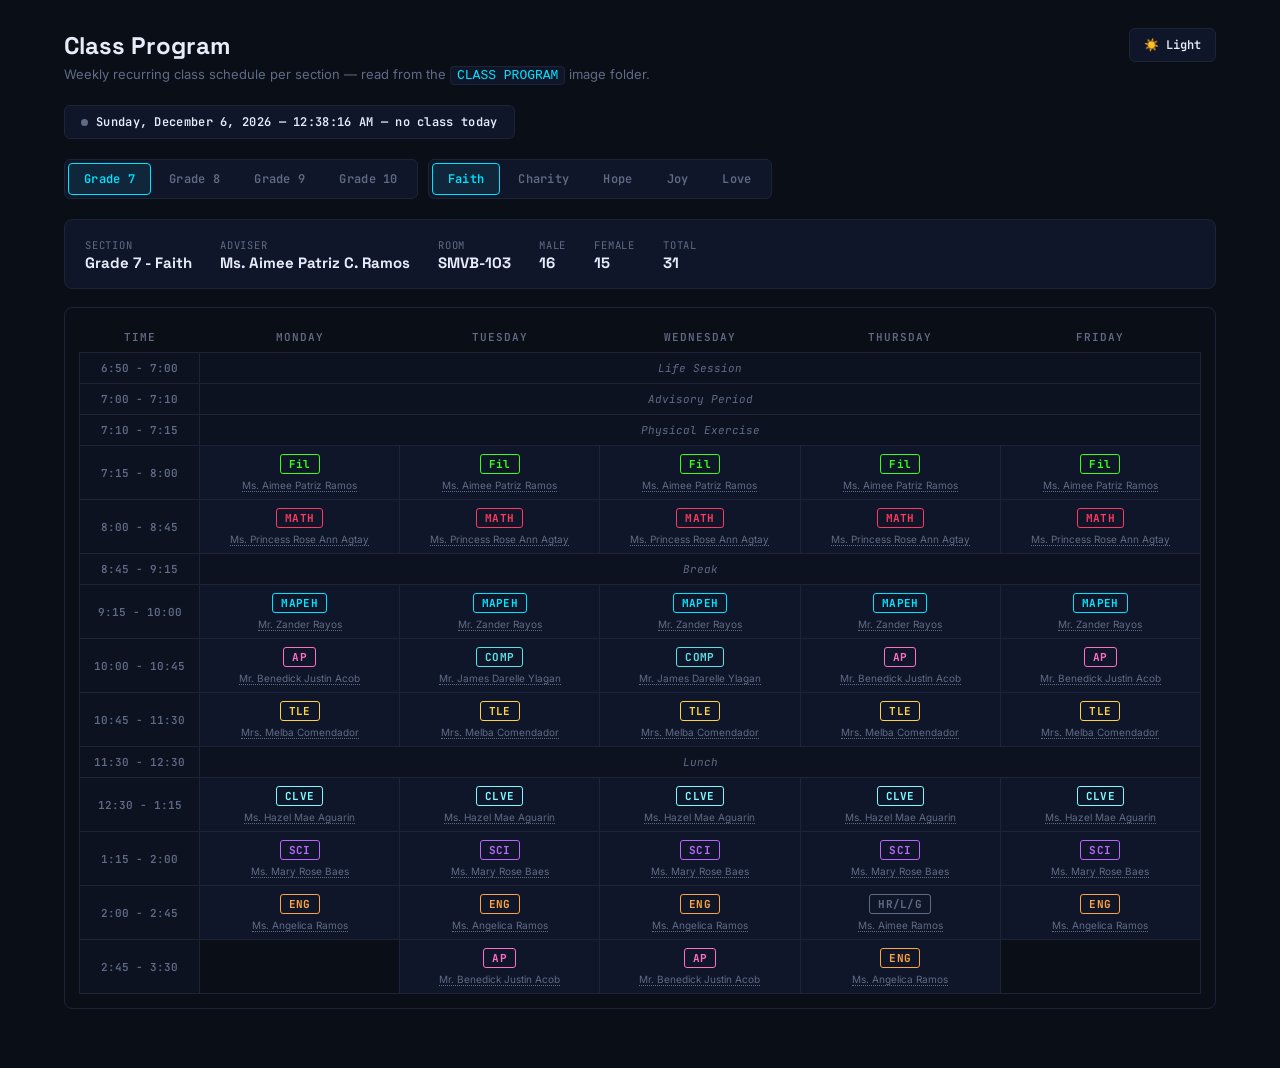
==== class-program.html @ e1973999 "Auto-update via Claude Code" ====
<!DOCTYPE html>
<html lang="en">
<head>
<meta charset="UTF-8">
<title>Class Program — Weekly Section Schedules</title>
<link rel="preconnect" href="https://fonts.googleapis.com">
<link href="https://fonts.googleapis.com/css2?family=Space+Grotesk:wght@500;600;700&family=Inter:wght@400;500;600;700&family=JetBrains+Mono:wght@400;500;600;700&display=swap" rel="stylesheet">
<link rel="stylesheet" href="css/class-program.css">
<script>(function(){var s=localStorage.getItem('ace-schedule-theme');var f;try{f=window.self!==window.top;}catch(e){f=true;}document.documentElement.setAttribute('data-theme',(s==='light'||s==='dark')?s:(f?'light':'dark'));})();</script>
</head>
<body>

<div class="wrap">
  <div class="pagehead">
    <div class="pagehead-top">
      <h1>Class Program</h1>
      <button id="themeToggle" class="theme-toggle"></button>
    </div>
    <p class="sub">Weekly recurring class schedule per section — read from the <code>CLASS PROGRAM</code> image folder.</p>
    <div id="nowClock" class="now-clock"></div>
  </div>

  <div class="controls">
    <div class="seg" id="gradeSeg"></div>
    <div class="seg" id="sectionSeg"></div>
  </div>

  <div id="sectionInfo" class="section-info"></div>
  <div class="table-wrap">
    <div id="scheduleTable"></div>
  </div>
</div>

<script src="js/theme.js"></script>
<script src="js/class-program-data.js"></script>
<script src="js/course-links.js"></script>
<script src="js/class-program.js"></script>
</body>
</html>
---- css/class-program.css ----
/* ============ Ops Dashboard theme ============
   Dark/monospace, built around this page's live "current period" tracking —
   see js/class-program.js's nowState()/isPeriodNow(). The LIVE badge on
   .current cells is the functional payoff of the dark styling, not just
   decoration on top of it. Dark is the default (js/theme.js applies
   data-theme="dark" on first load); light is opt-in via the toggle button
   and remembered in localStorage. Neon accents don't have enough contrast
   on white, so subject/grade chip colors are swapped separately in JS
   (class-program.js's SUBJECT_COLOR_DARK/LIGHT) based on getTheme() —
   this file only owns the page chrome's own colors. */
:root, :root[data-theme="dark"]{
  --bg:#0A0E17;
  --panel:#10162a;
  --panel-alt:#0d1220;
  --line:#1c2436;
  --ink:#E6ECFA;
  --muted:#5f6b85;
  --cyan:#00E5FF;
  --live:#39FF14;
}
:root[data-theme="light"]{
  --bg:#F4F6FB;
  --panel:#FFFFFF;
  --panel-alt:#EDF1F8;
  --line:#D7DEEA;
  --ink:#0B1220;
  --muted:#6B7590;
  --cyan:#0284C7;
  --live:#16A34A;
}
*{box-sizing:border-box;}
body{
  margin:0;
  font-family:'JetBrains Mono',monospace;
  background:var(--bg);
  color:var(--ink);
  min-height:100vh;
}
.wrap{
  max-width:1200px;
  margin:0 auto;
  padding:28px 24px 60px;
}
.pagehead-top{
  display:flex;
  align-items:center;
  justify-content:space-between;
  gap:16px;
}
.pagehead h1{
  font-family:'Space Grotesk',sans-serif;
  font-size:24px;
  font-weight:700;
  margin:0 0 4px;
  color:var(--ink);
}
.theme-toggle{
  font-family:'JetBrains Mono',monospace;
  font-size:12px;
  font-weight:600;
  color:var(--ink);
  background:var(--panel);
  border:1px solid var(--line);
  border-radius:6px;
  padding:8px 14px;
  cursor:pointer;
  white-space:nowrap;
  margin-bottom:4px;
  transition:border-color .15s ease;
}
.theme-toggle:hover{
  border-color:var(--cyan);
}
.pagehead .sub{
  margin:0 0 22px;
  color:var(--muted);
  font-size:13px;
  font-family:'Inter',sans-serif;
}
.pagehead .sub code{
  background:var(--panel);
  border:1px solid var(--line);
  border-radius:4px;
  padding:1px 6px;
  color:var(--cyan);
}
.now-clock{
  display:inline-flex;
  align-items:center;
  gap:8px;
  background:var(--panel);
  border:1px solid var(--line);
  border-radius:6px;
  padding:8px 16px;
  margin-bottom:20px;
  font-size:12px;
  font-weight:600;
  letter-spacing:.3px;
  color:var(--ink);
}
.now-clock .dot{
  width:7px;
  height:7px;
  border-radius:50%;
  background:var(--cyan);
  box-shadow:0 0 6px var(--cyan);
}
.now-clock.no-school .dot{
  background:var(--muted);
  box-shadow:none;
}

.controls{
  display:flex;
  flex-wrap:wrap;
  gap:10px;
  align-items:center;
  margin-bottom:20px;
}
.seg{
  display:inline-flex;
  flex-wrap:wrap;
  background:var(--panel);
  border:1px solid var(--line);
  border-radius:6px;
  padding:3px;
  gap:2px;
}
.seg button{
  border:1px solid transparent;
  background:transparent;
  padding:7px 15px;
  font-family:'JetBrains Mono',monospace;
  font-weight:600;
  font-size:12px;
  letter-spacing:.3px;
  color:var(--muted);
  border-radius:4px;
  cursor:pointer;
  transition:all .15s ease;
}
.seg button.active{
  background:rgba(0,229,255,.08);
  border-color:var(--cyan);
  color:var(--cyan);
}
.seg button:hover:not(.active){
  color:var(--ink);
}

.section-info{
  display:flex;
  flex-wrap:wrap;
  gap:10px 28px;
  background:var(--panel);
  border:1px solid var(--line);
  border-radius:8px;
  padding:16px 20px;
  margin-bottom:18px;
  font-size:13px;
}
.section-info .item b{
  display:block;
  font-family:'Space Grotesk',sans-serif;
  font-size:15px;
  color:var(--ink);
}
.section-info .item span{
  color:var(--muted);
  font-size:10.5px;
  text-transform:uppercase;
  letter-spacing:.8px;
}

.table-wrap{
  overflow-x:auto;
  background:var(--bg);
  border:1px solid var(--line);
  border-radius:8px;
  padding:14px;
}
table{
  border-collapse:collapse;
  width:100%;
  min-width:900px;
  font-size:13px;
}
thead th{
  background:transparent;
  color:var(--muted);
  font-family:'JetBrains Mono',monospace;
  font-weight:600;
  font-size:11px;
  letter-spacing:1px;
  padding:8px 6px;
  text-align:center;
  border-bottom:1px solid var(--line);
}
tbody td{
  border:1px solid var(--line);
  padding:8px 6px;
  vertical-align:middle;
  text-align:center;
}
td.time-col{
  font-weight:600;
  font-size:11px;
  color:var(--muted);
  background:var(--panel-alt);
  white-space:nowrap;
  width:120px;
}
tr.break-row td:not(.time-col){
  background:var(--panel-alt);
  color:var(--muted);
  font-style:italic;
  font-size:11px;
}
tr.break-row.current-row td:not(.time-col){
  background:rgba(57,255,20,.06);
  color:var(--live);
}
td.current, tr.current-row td.time-col{
  position:relative;
  background:rgba(57,255,20,.05) !important;
  box-shadow:inset 0 0 0 1px var(--live);
}
td.current::before, tr.current-row td.time-col::before{
  content:"● LIVE";
  position:absolute;
  top:2px;
  right:4px;
  font-size:8px;
  font-weight:700;
  letter-spacing:.5px;
  color:var(--live);
  animation:pulseLive 1.4s infinite;
}
tr.current-row td.time-col::before{ left:4px; right:auto; }
@keyframes pulseLive{ 0%,100%{opacity:1;} 50%{opacity:.35;} }

/* The one cell a deep link from index.html or teacher-schedule.html points
   at (see js/class-program.js's applyDeepLink()/deepLinkCell) — a bold
   pulsing cyan outline so "you clicked this exact period" reads clearly. */
td.class-cell.deep-link-cell{
  position:relative;
  outline:3px solid var(--cyan);
  outline-offset:3px;
  animation:pulseDeepLink 1.6s ease-in-out 3;
}
@keyframes pulseDeepLink{
  0%,100%{outline-color:var(--cyan);}
  50%{outline-color:transparent;}
}

td.class-cell .subject{
  display:inline-block;
  font-weight:700;
  font-size:11px;
  letter-spacing:.3px;
  padding:2px 8px;
  border-radius:3px;
  border:1px solid currentColor;
}
td.class-cell .subject a{
  color:inherit;
  text-decoration:none;
}
td.class-cell .subject a:hover{
  text-decoration:underline;
}
td.class-cell .teacher{
  display:block;
  font-family:'Inter',sans-serif;
  font-size:10px;
  color:var(--muted);
  margin-top:5px;
}
td.class-cell .teacher a{
  color:inherit;
  text-decoration:none;
  border-bottom:1px dotted var(--muted);
}
td.class-cell .teacher a:hover{
  color:var(--ink);
  border-bottom-color:var(--ink);
}
td.class-cell{
  background:var(--panel);
}
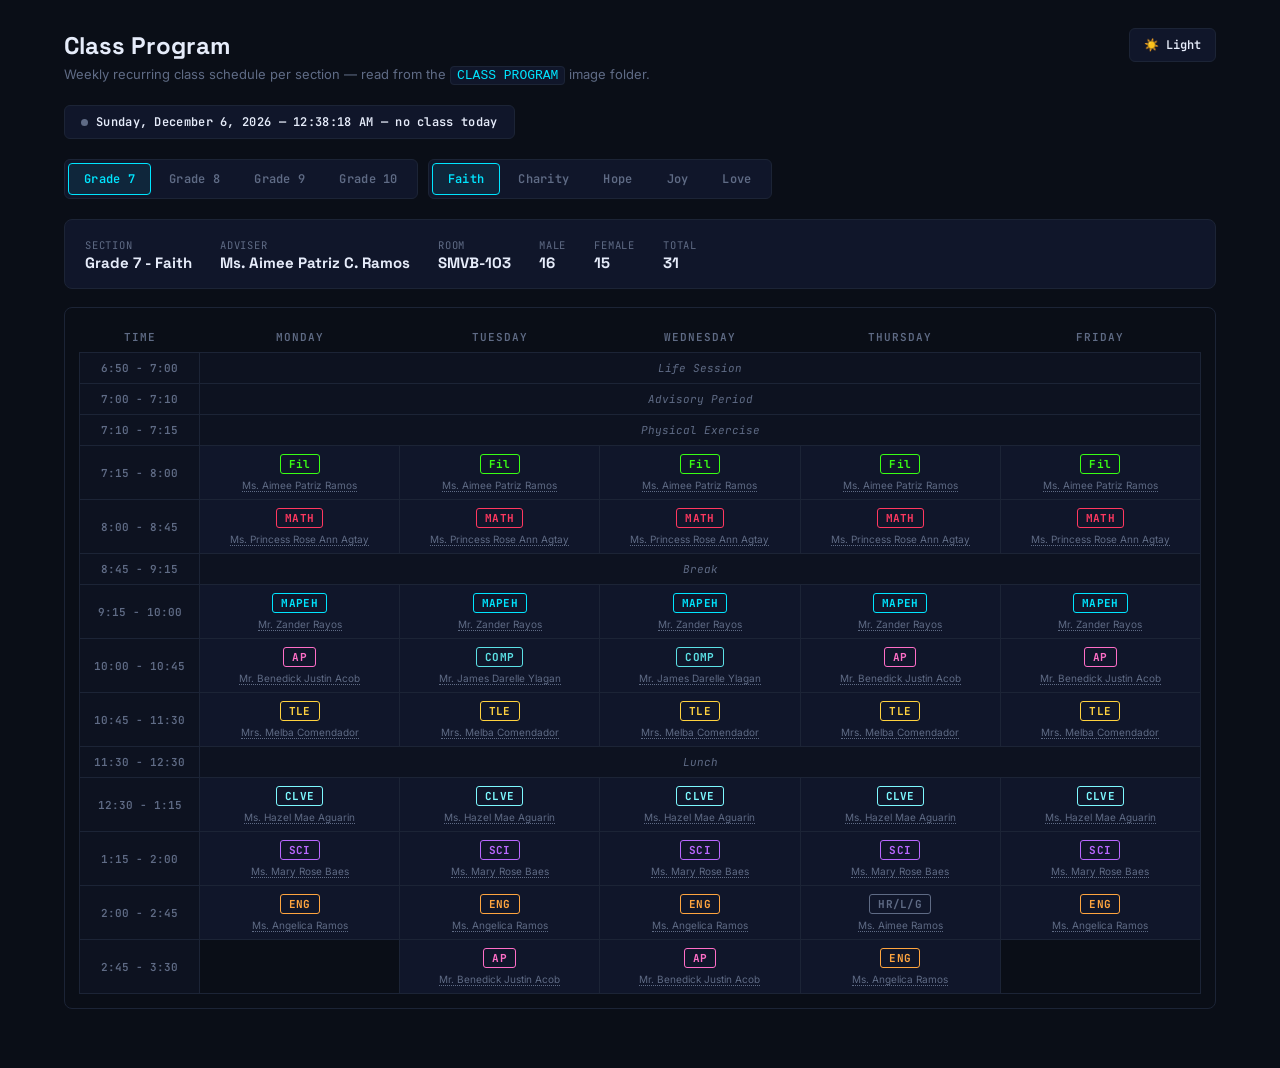
==== commit 0df29c35: "Auto-update via Claude Code" ====
--- a/class-program.html
+++ b/class-program.html
@@ -6,7 +6,7 @@
 <link rel="preconnect" href="https://fonts.googleapis.com">
 <link href="https://fonts.googleapis.com/css2?family=Space+Grotesk:wght@500;600;700&family=Inter:wght@400;500;600;700&family=JetBrains+Mono:wght@400;500;600;700&display=swap" rel="stylesheet">
 <link rel="stylesheet" href="css/class-program.css">
-<script>(function(){var s=localStorage.getItem('ace-schedule-theme');var f;try{f=window.self!==window.top;}catch(e){f=true;}document.documentElement.setAttribute('data-theme',(s==='light'||s==='dark')?s:(f?'light':'dark'));})();</script>
+<script>(function(){var s=localStorage.getItem('ace-schedule-theme');var f;try{f=window.self!==window.top;}catch(e){f=true;}document.documentElement.setAttribute('data-theme',(s==='light'||s==='dark')?s:(f?'light':'dark'));if(f)document.documentElement.setAttribute('data-embedded','true');})();</script>
 </head>
 <body>
 
--- a/css/class-program.css
+++ b/css/class-program.css
@@ -47,6 +47,13 @@
   justify-content:space-between;
   gap:16px;
 }
+/* Embedded in a Moodle iframe (see js/theme.js's inIframe() and the
+   pre-paint <head> script that sets this attribute): the page's own
+   title + theme toggle are redundant next to the LMS's own heading and
+   chrome, so hide them — the subtitle/clock below still shows. */
+:root[data-embedded="true"] .pagehead-top{
+  display:none;
+}
 .pagehead h1{
   font-family:'Space Grotesk',sans-serif;
   font-size:24px;
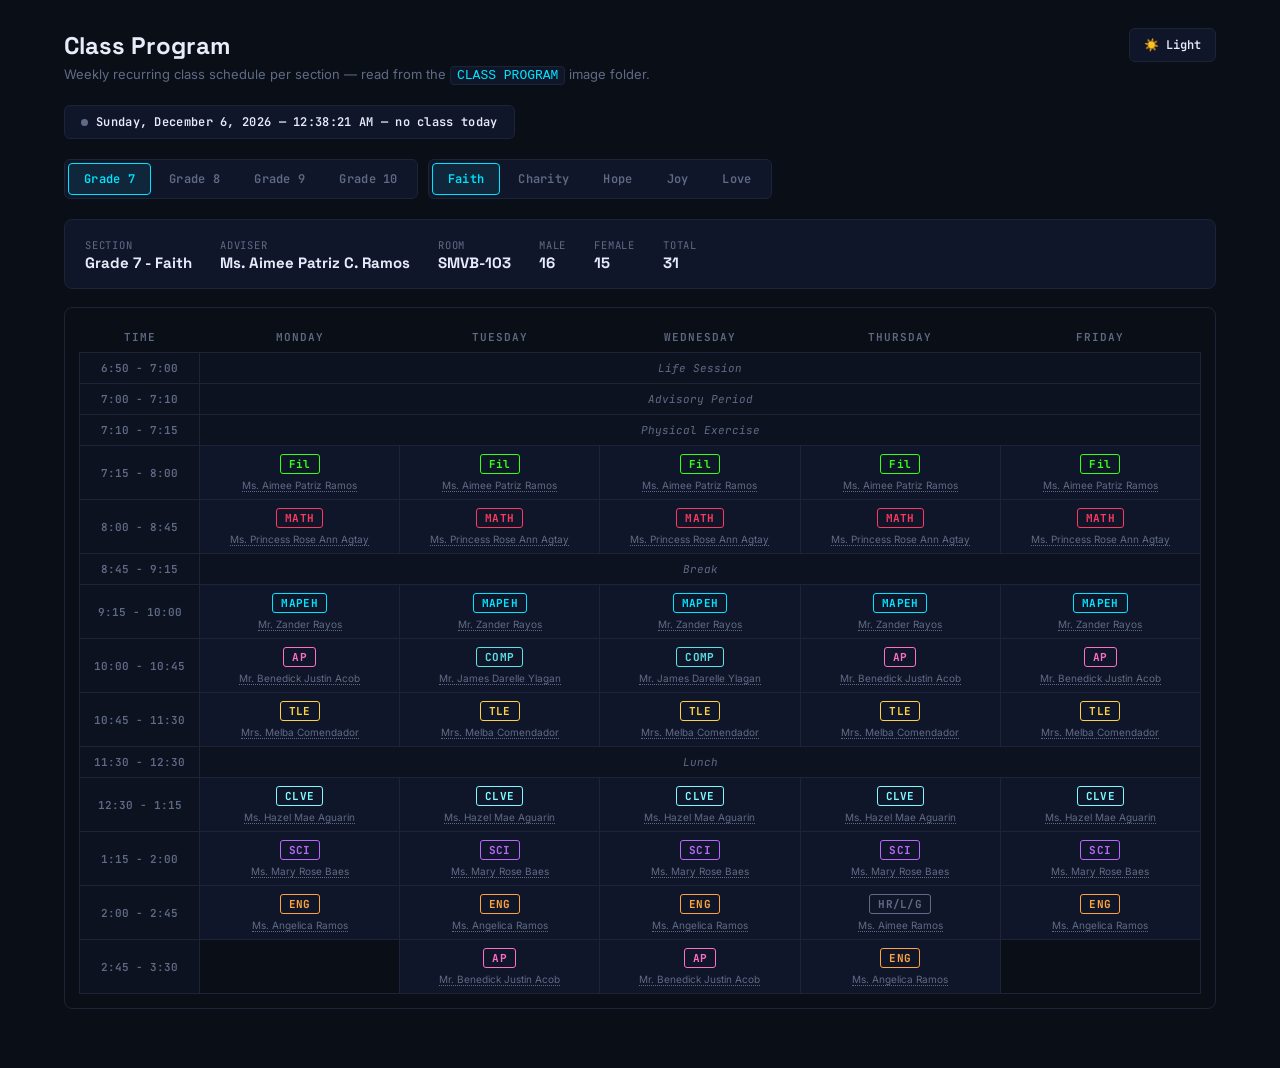
==== commit 3a2788e5: "Auto-update via Claude Code" ====
--- a/class-program.html
+++ b/class-program.html
@@ -5,7 +5,7 @@
 <title>Class Program — Weekly Section Schedules</title>
 <link rel="preconnect" href="https://fonts.googleapis.com">
 <link href="https://fonts.googleapis.com/css2?family=Space+Grotesk:wght@500;600;700&family=Inter:wght@400;500;600;700&family=JetBrains+Mono:wght@400;500;600;700&display=swap" rel="stylesheet">
-<link rel="stylesheet" href="css/class-program.css">
+<link rel="stylesheet" href="css/class-program.css?v=2">
 <script>(function(){var s=localStorage.getItem('ace-schedule-theme');var f;try{f=window.self!==window.top;}catch(e){f=true;}document.documentElement.setAttribute('data-theme',(s==='light'||s==='dark')?s:(f?'light':'dark'));if(f)document.documentElement.setAttribute('data-embedded','true');})();</script>
 </head>
 <body>
@@ -31,9 +31,9 @@
   </div>
 </div>
 
-<script src="js/theme.js"></script>
-<script src="js/class-program-data.js"></script>
-<script src="js/course-links.js"></script>
-<script src="js/class-program.js"></script>
+<script src="js/theme.js?v=2"></script>
+<script src="js/class-program-data.js?v=2"></script>
+<script src="js/course-links.js?v=2"></script>
+<script src="js/class-program.js?v=2"></script>
 </body>
 </html>
--- a/css/class-program.css
+++ b/css/class-program.css
@@ -49,9 +49,11 @@
 }
 /* Embedded in a Moodle iframe (see js/theme.js's inIframe() and the
    pre-paint <head> script that sets this attribute): the page's own
-   title + theme toggle are redundant next to the LMS's own heading and
-   chrome, so hide them — the subtitle/clock below still shows. */
-:root[data-embedded="true"] .pagehead-top{
+   title + theme toggle + description text are redundant next to the
+   LMS's own heading and chrome, so hide them — the live clock below
+   still shows. */
+:root[data-embedded="true"] .pagehead-top,
+:root[data-embedded="true"] .pagehead .sub{
   display:none;
 }
 .pagehead h1{
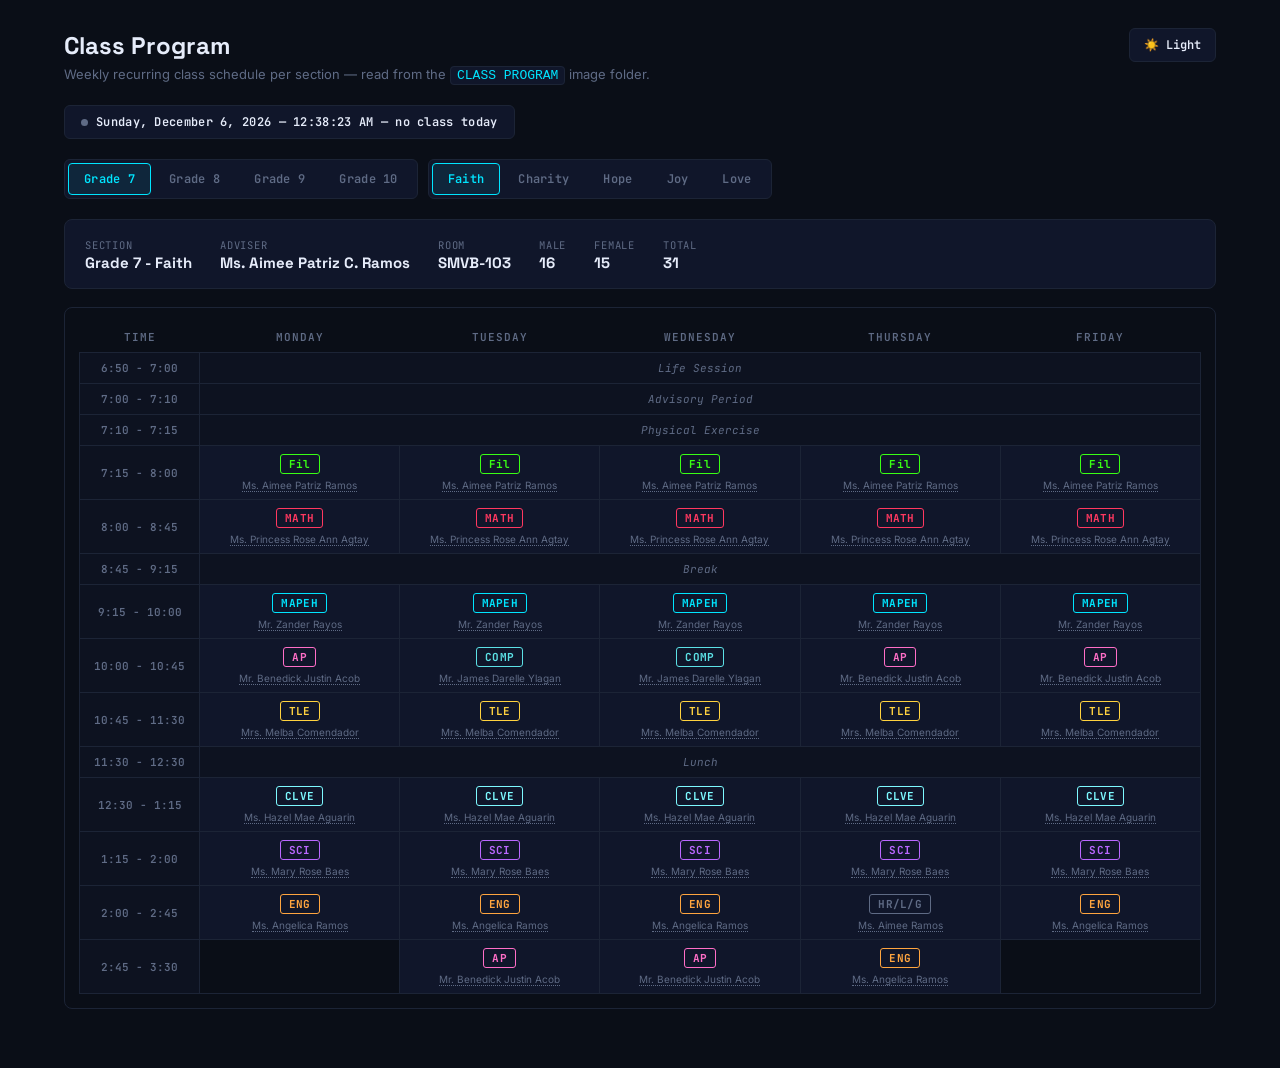
==== commit a28974a7: "Auto-update via Claude Code" ====
--- a/class-program.html
+++ b/class-program.html
@@ -5,7 +5,7 @@
 <title>Class Program — Weekly Section Schedules</title>
 <link rel="preconnect" href="https://fonts.googleapis.com">
 <link href="https://fonts.googleapis.com/css2?family=Space+Grotesk:wght@500;600;700&family=Inter:wght@400;500;600;700&family=JetBrains+Mono:wght@400;500;600;700&display=swap" rel="stylesheet">
-<link rel="stylesheet" href="css/class-program.css?v=2">
+<link rel="stylesheet" href="css/class-program.css?v=3">
 <script>(function(){var s=localStorage.getItem('ace-schedule-theme');var f;try{f=window.self!==window.top;}catch(e){f=true;}document.documentElement.setAttribute('data-theme',(s==='light'||s==='dark')?s:(f?'light':'dark'));if(f)document.documentElement.setAttribute('data-embedded','true');})();</script>
 </head>
 <body>
--- a/css/class-program.css
+++ b/css/class-program.css
@@ -1,6 +1,6 @@
 /* ============ Ops Dashboard theme ============
    Dark/monospace, built around this page's live "current period" tracking —
-   see js/class-program.js's nowState()/isPeriodNow(). The LIVE badge on
+   see js/class-program.js's nowState()/isPeriodNow(). The NOW badge on
    .current cells is the functional payoff of the dark styling, not just
    decoration on top of it. Dark is the default (js/theme.js applies
    data-theme="dark" on first load); light is opt-in via the toggle button
@@ -235,7 +235,7 @@
   box-shadow:inset 0 0 0 1px var(--live);
 }
 td.current::before, tr.current-row td.time-col::before{
-  content:"● LIVE";
+  content:"● NOW";
   position:absolute;
   top:2px;
   right:4px;
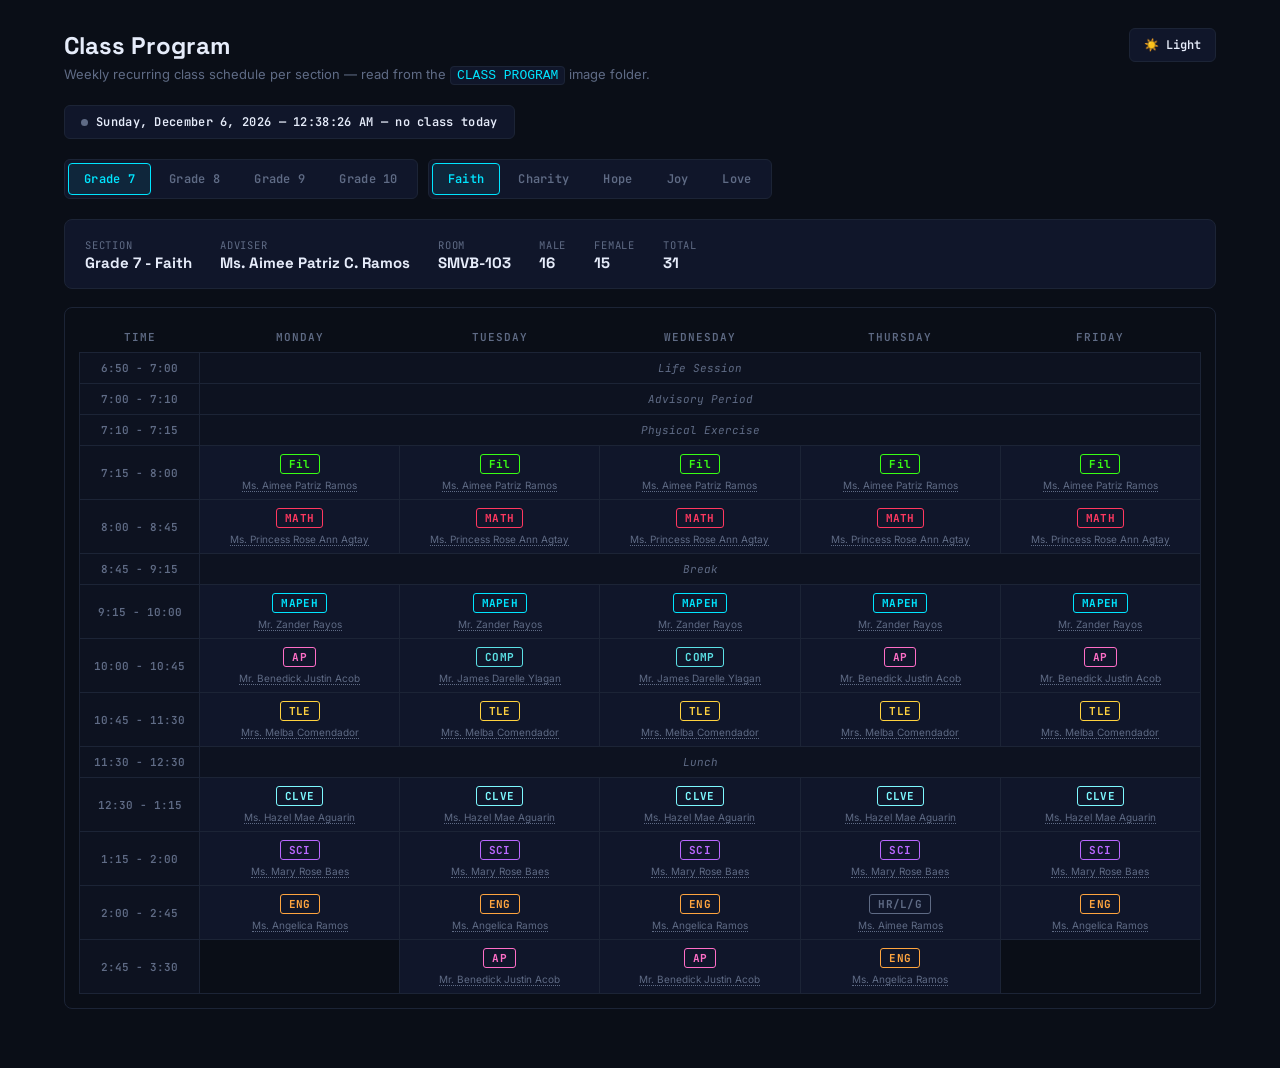
==== commit 461d0aeb: "Auto-update via Claude Code" ====
--- a/class-program.html
+++ b/class-program.html
@@ -5,7 +5,7 @@
 <title>Class Program — Weekly Section Schedules</title>
 <link rel="preconnect" href="https://fonts.googleapis.com">
 <link href="https://fonts.googleapis.com/css2?family=Space+Grotesk:wght@500;600;700&family=Inter:wght@400;500;600;700&family=JetBrains+Mono:wght@400;500;600;700&display=swap" rel="stylesheet">
-<link rel="stylesheet" href="css/class-program.css?v=3">
+<link rel="stylesheet" href="css/class-program.css?v=4">
 <script>(function(){var s=localStorage.getItem('ace-schedule-theme');var f;try{f=window.self!==window.top;}catch(e){f=true;}document.documentElement.setAttribute('data-theme',(s==='light'||s==='dark')?s:(f?'light':'dark'));if(f)document.documentElement.setAttribute('data-embedded','true');})();</script>
 </head>
 <body>
--- a/css/class-program.css
+++ b/css/class-program.css
@@ -229,12 +229,12 @@
   background:rgba(57,255,20,.06);
   color:var(--live);
 }
-td.current, tr.current-row td.time-col{
+td.current, tr.current-row td:not(.time-col){
   position:relative;
   background:rgba(57,255,20,.05) !important;
   box-shadow:inset 0 0 0 1px var(--live);
 }
-td.current::before, tr.current-row td.time-col::before{
+td.current::before, tr.current-row td:not(.time-col)::before{
   content:"● NOW";
   position:absolute;
   top:2px;
@@ -245,7 +245,6 @@
   color:var(--live);
   animation:pulseLive 1.4s infinite;
 }
-tr.current-row td.time-col::before{ left:4px; right:auto; }
 @keyframes pulseLive{ 0%,100%{opacity:1;} 50%{opacity:.35;} }
 
 /* The one cell a deep link from index.html or teacher-schedule.html points
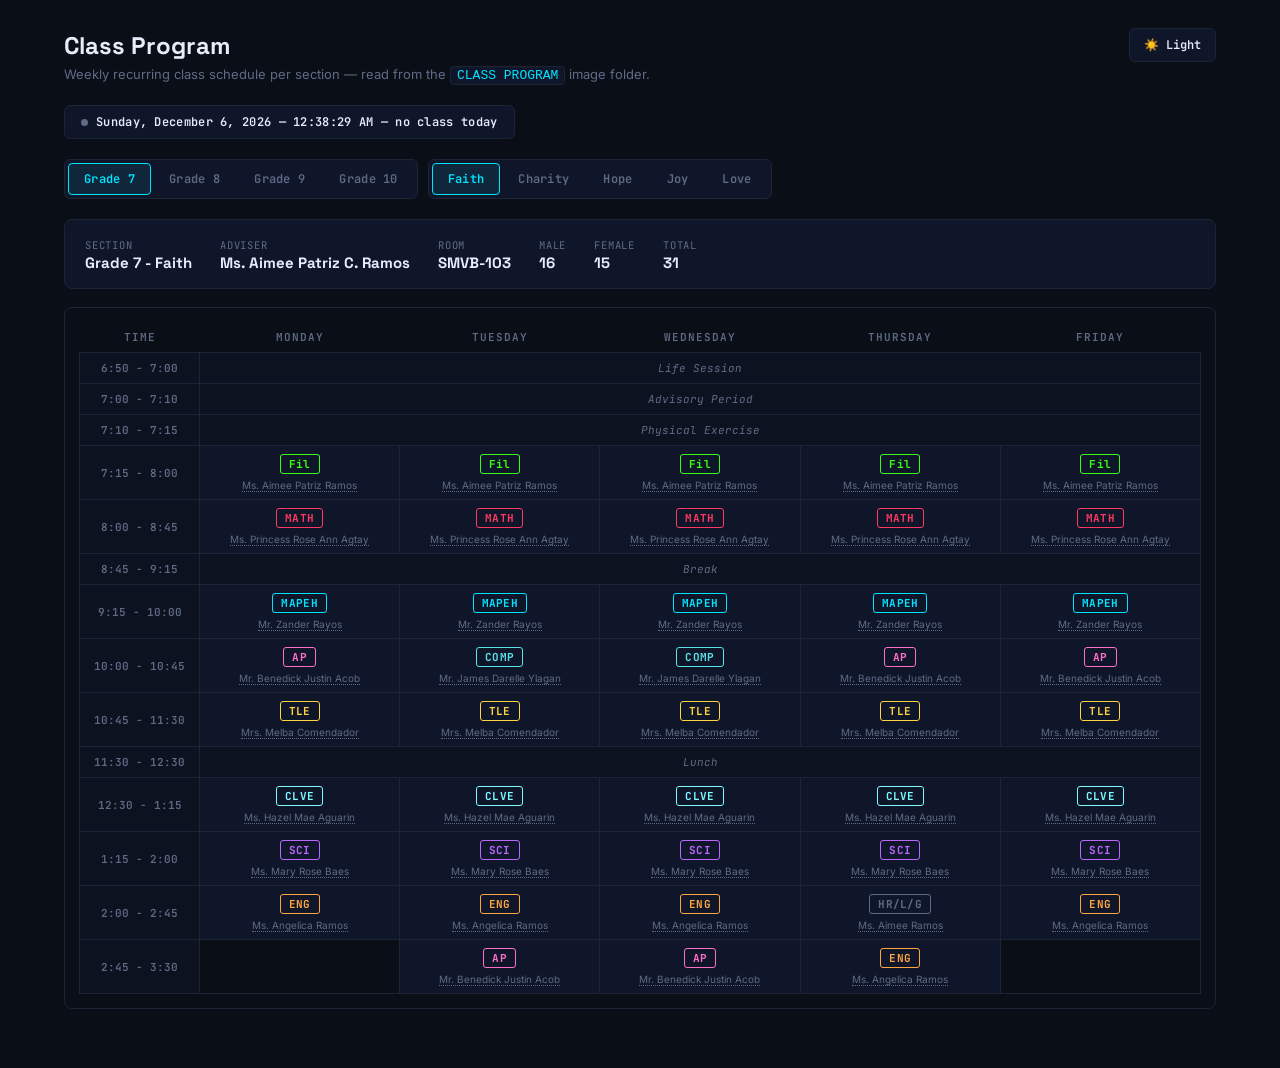
==== commit 25b49199: "Auto-update via Claude Code" ====
--- a/class-program.html
+++ b/class-program.html
@@ -26,6 +26,7 @@
   </div>
 
   <div id="sectionInfo" class="section-info"></div>
+  <div id="shortenedPanel"></div>
   <div class="table-wrap">
     <div id="scheduleTable"></div>
   </div>
@@ -33,7 +34,8 @@
 
 <script src="js/theme.js?v=2"></script>
 <script src="js/class-program-data.js?v=2"></script>
+<script src="js/shortened-schedule.js?v=1"></script>
 <script src="js/course-links.js?v=2"></script>
-<script src="js/class-program.js?v=2"></script>
+<script src="js/class-program.js?v=3"></script>
 </body>
 </html>
--- a/css/class-program.css
+++ b/css/class-program.css
@@ -17,6 +17,7 @@
   --muted:#5f6b85;
   --cyan:#00E5FF;
   --live:#39FF14;
+  --warn:#FFB020;
 }
 :root[data-theme="light"]{
   --bg:#F4F6FB;
@@ -27,6 +28,7 @@
   --muted:#6B7590;
   --cyan:#0284C7;
   --live:#16A34A;
+  --warn:#B45309;
 }
 *{box-sizing:border-box;}
 body{
@@ -180,6 +182,35 @@
   text-transform:uppercase;
   letter-spacing:.8px;
 }
+
+/* Shown by buildShortenedPanel() in class-program.js only when today's
+   real date is listed in SHORTENED_DATES (js/shortened-schedule.js) for
+   the grade being viewed — empty/hidden otherwise. */
+#shortenedPanel:empty{ display:none; }
+.shortened-banner{
+  display:flex;
+  align-items:center;
+  gap:10px;
+  background:rgba(255,176,32,.1);
+  border:1px solid var(--warn);
+  border-radius:8px;
+  padding:10px 14px;
+  margin-bottom:10px;
+  font-size:12.5px;
+  color:var(--ink);
+}
+.shortened-badge{
+  font-family:'JetBrains Mono',monospace;
+  font-size:10px;
+  font-weight:700;
+  letter-spacing:.5px;
+  color:#1a1200;
+  background:var(--warn);
+  padding:3px 9px;
+  border-radius:999px;
+  white-space:nowrap;
+}
+#shortenedPanel .table-wrap{ margin-bottom:18px; }
 
 .table-wrap{
   overflow-x:auto;
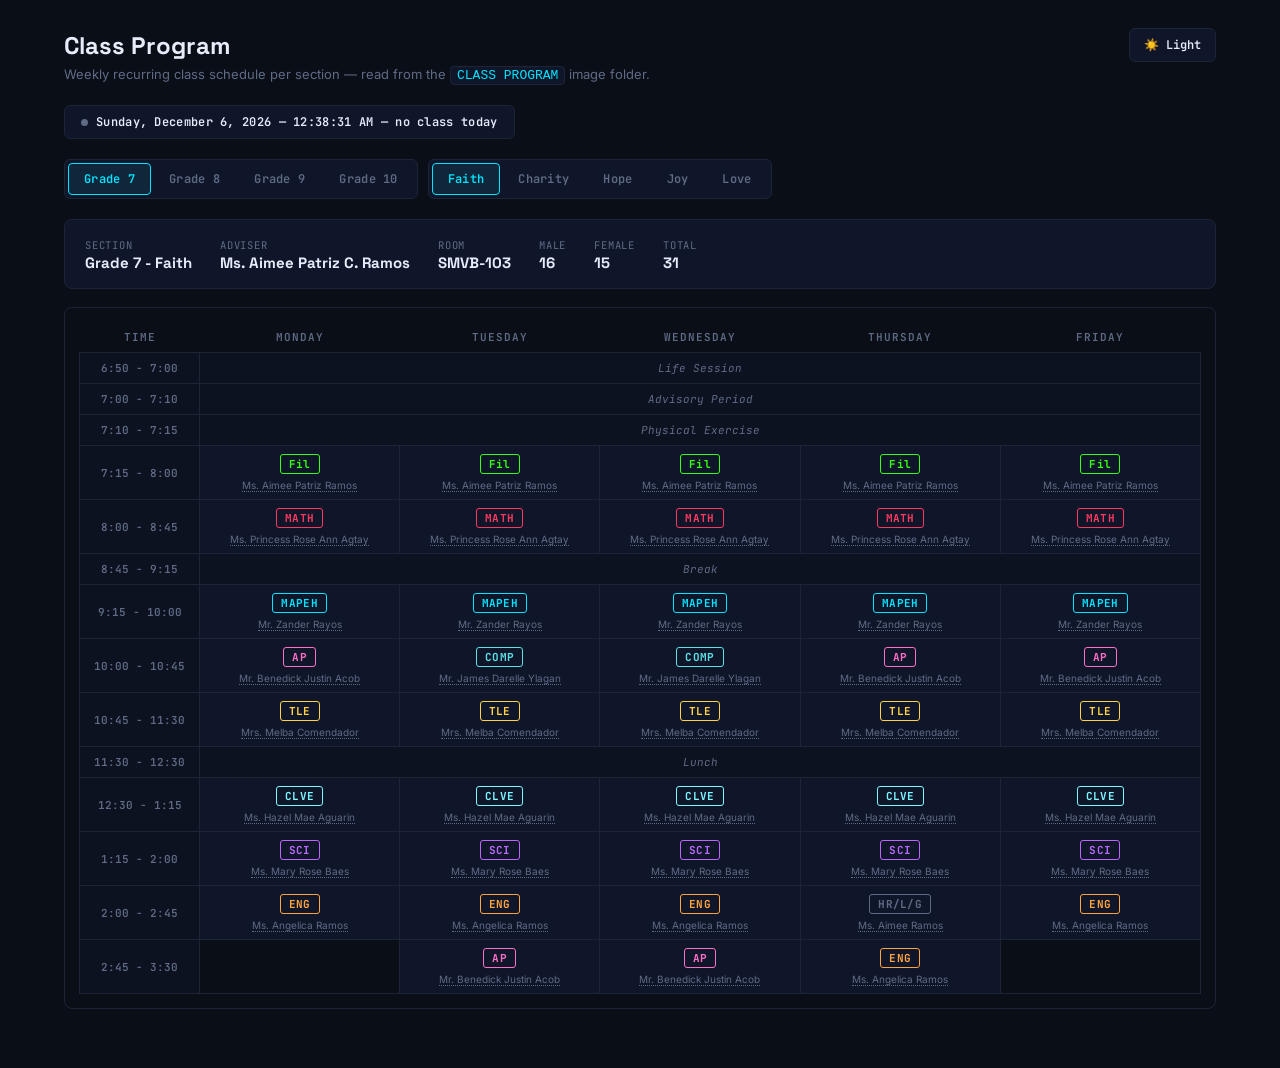
==== commit 63d8bec3: "Auto-update via Claude Code" ====
--- a/class-program.html
+++ b/class-program.html
@@ -34,7 +34,7 @@
 
 <script src="js/theme.js?v=2"></script>
 <script src="js/class-program-data.js?v=2"></script>
-<script src="js/shortened-schedule.js?v=1"></script>
+<script src="js/shortened-schedule.js?v=2"></script>
 <script src="js/course-links.js?v=2"></script>
 <script src="js/class-program.js?v=3"></script>
 </body>
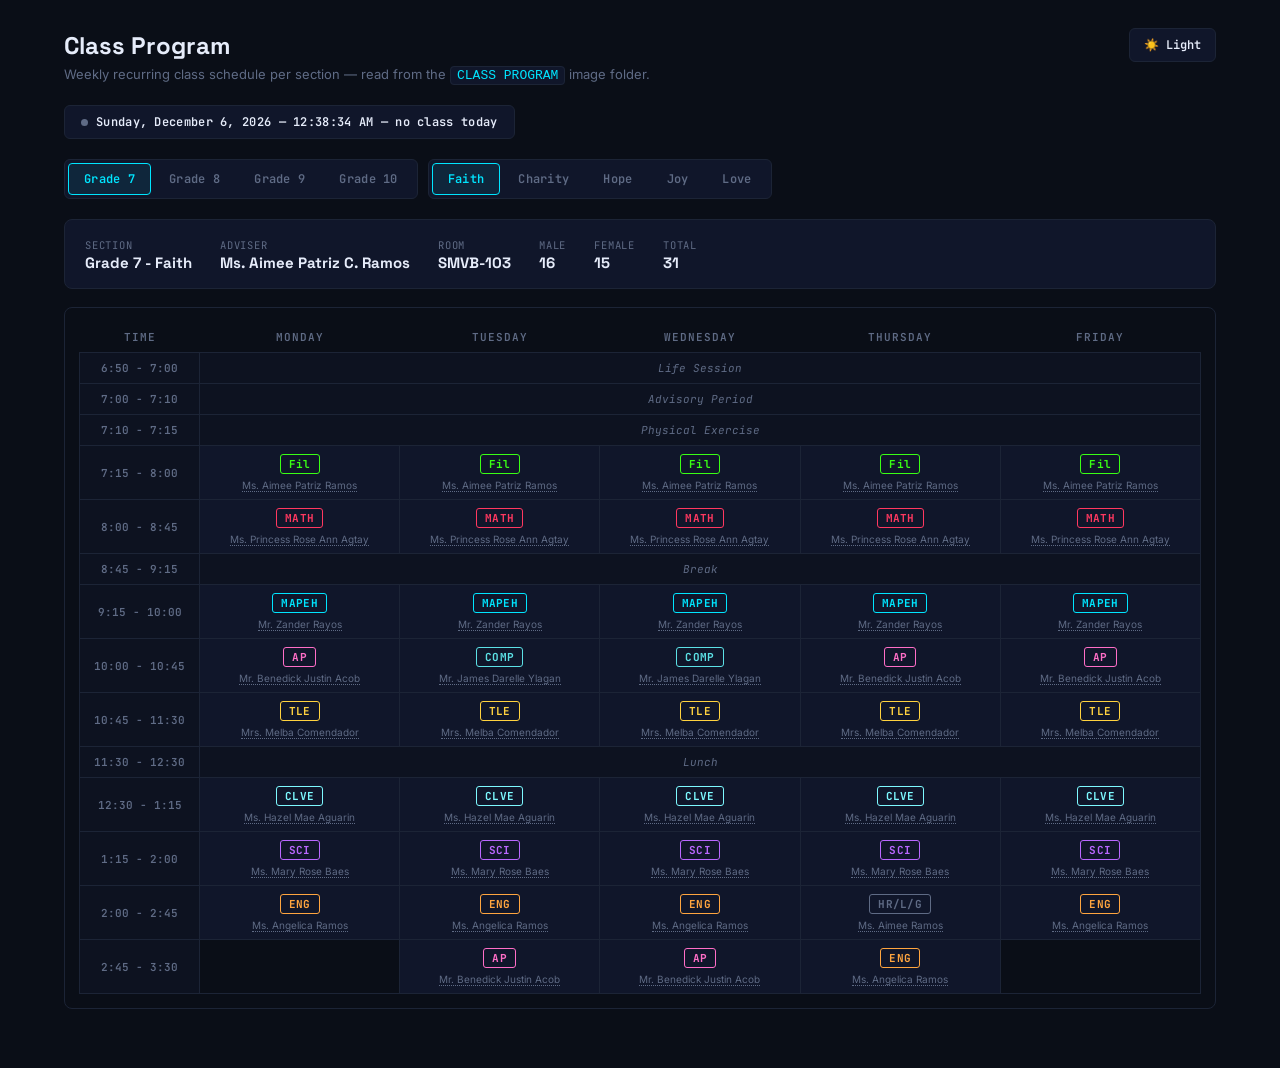
==== commit 818e87e3: "Auto-update via Claude Code" ====
--- a/class-program.html
+++ b/class-program.html
@@ -34,7 +34,7 @@
 
 <script src="js/theme.js?v=2"></script>
 <script src="js/class-program-data.js?v=2"></script>
-<script src="js/shortened-schedule.js?v=2"></script>
+<script src="js/shortened-schedule.js?v=3"></script>
 <script src="js/course-links.js?v=2"></script>
 <script src="js/class-program.js?v=3"></script>
 </body>
